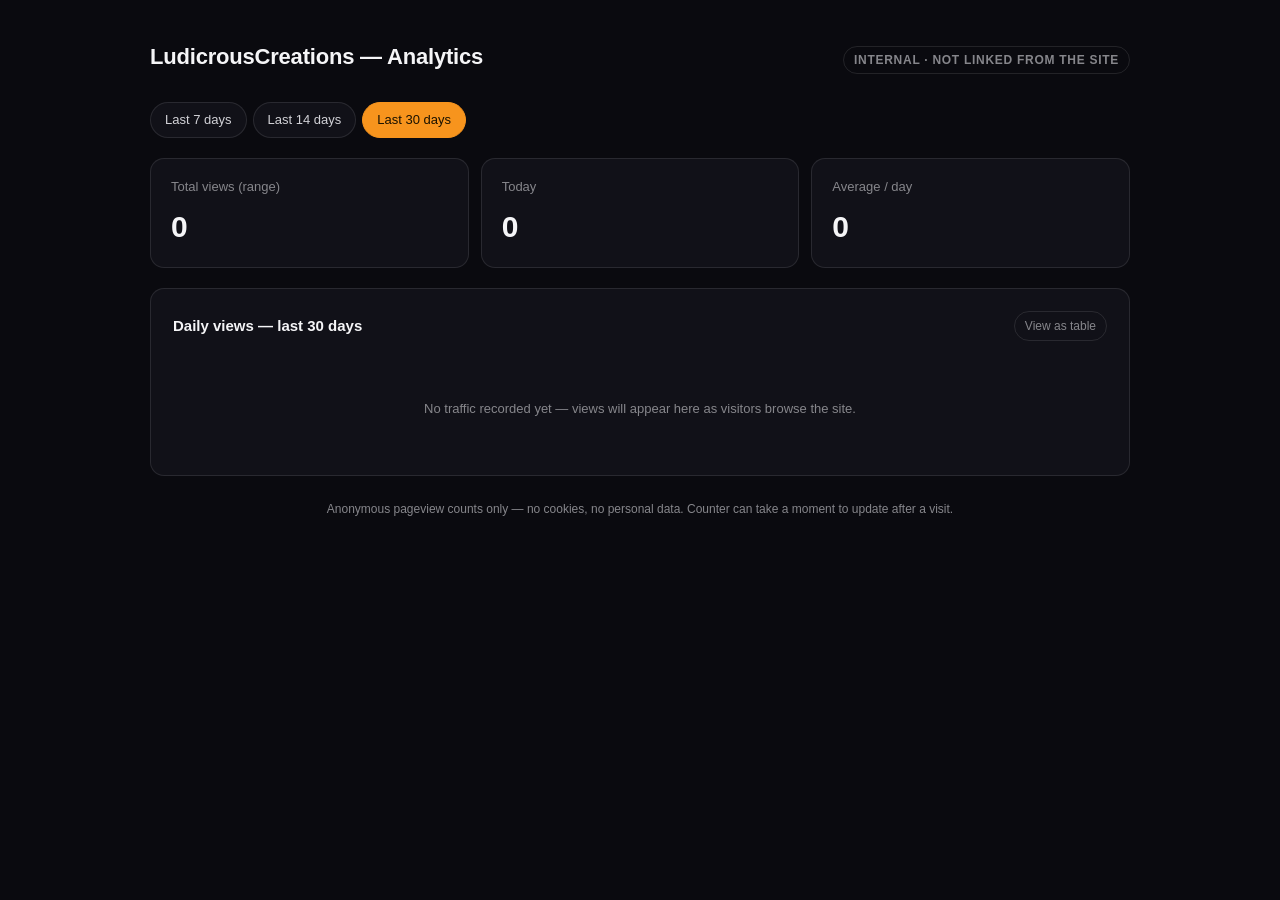
==== analytics/index.html @ 77f7849a "Add self-built daily pageview analytics dashboard - js/analytics.js: fire-and-forget beacon on every" ====
<!DOCTYPE html>
<html lang="en">
<head>
<meta charset="UTF-8">
<meta name="viewport" content="width=device-width, initial-scale=1.0">
<meta name="robots" content="noindex, nofollow">
<title>Analytics — LudicrousCreations</title>
<style>
  .viz-root {
    color-scheme: dark;
    --surface-1:      #111118;   /* dark-card, matches site chrome */
    --page-plane:     #0a0a0f;   /* dark */
    --text-primary:   #f5f5f7;   /* off-white */
    --text-secondary: #d2d2d7;   /* gray-light */
    --text-muted:     #86868b;   /* gray */
    --border:         rgba(255,255,255,0.1);
    --grid:           rgba(255,255,255,0.08);
    --accent:         #f7941d;   /* site accent orange */
    --accent-glow:    rgba(247,148,29,0.35);
    --accent-wash:    rgba(247,148,29,0.14);
  }

  * { box-sizing: border-box; margin: 0; padding: 0; }

  html { font-size: 16px; }

  body.viz-root {
    background: var(--page-plane);
    color: var(--text-primary);
    font-family: -apple-system, BlinkMacSystemFont, "SF Pro Display", "SF Pro Text",
                 "Helvetica Neue", Helvetica, Arial, sans-serif;
    line-height: 1.5;
    -webkit-font-smoothing: antialiased;
    min-height: 100vh;
    padding: 40px 24px 80px;
  }

  .wrap { max-width: 980px; margin: 0 auto; }

  header.page-head {
    display: flex;
    align-items: baseline;
    justify-content: space-between;
    flex-wrap: wrap;
    gap: 8px;
    margin-bottom: 28px;
  }
  header.page-head h1 {
    font-size: 22px;
    font-weight: 600;
    letter-spacing: -0.2px;
  }
  header.page-head .badge {
    font-size: 12px;
    font-weight: 600;
    color: var(--text-muted);
    text-transform: uppercase;
    letter-spacing: 0.06em;
    border: 1px solid var(--border);
    border-radius: 100px;
    padding: 4px 10px;
  }

  /* ── Filter row ─────────────────────────────────────────────── */
  .filters {
    display: flex;
    align-items: center;
    gap: 6px;
    margin-bottom: 20px;
  }
  .filters .pill {
    font: inherit;
    font-size: 13px;
    font-weight: 500;
    color: var(--text-secondary);
    background: var(--surface-1);
    border: 1px solid var(--border);
    border-radius: 100px;
    padding: 7px 14px;
    cursor: pointer;
    transition: background 0.15s, color 0.15s, border-color 0.15s;
  }
  .filters .pill:hover { background: rgba(255,255,255,0.06); color: var(--text-primary); }
  .filters .pill[aria-pressed="true"] {
    background: var(--accent);
    border-color: var(--accent);
    color: #1a1200;
  }

  /* ── KPI row ────────────────────────────────────────────────── */
  .kpi-row {
    display: grid;
    grid-template-columns: repeat(3, 1fr);
    gap: 12px;
    margin-bottom: 20px;
  }
  .stat-tile {
    background: var(--surface-1);
    border: 1px solid var(--border);
    border-radius: 14px;
    padding: 18px 20px;
  }
  .stat-tile .label {
    font-size: 13px;
    color: var(--text-muted);
    margin-bottom: 8px;
  }
  .stat-tile .value {
    font-size: 30px;
    font-weight: 600;
    font-variant-numeric: proportional-nums;
    letter-spacing: -0.5px;
  }

  /* ── Chart card ─────────────────────────────────────────────── */
  .card {
    background: var(--surface-1);
    border: 1px solid var(--border);
    border-radius: 14px;
    padding: 22px 22px 16px;
    margin-bottom: 16px;
  }
  .card .card-head {
    display: flex;
    align-items: center;
    justify-content: space-between;
    margin-bottom: 18px;
  }
  .card .card-head h2 {
    font-size: 15px;
    font-weight: 600;
  }
  .card .card-head .table-toggle {
    font: inherit;
    font-size: 12px;
    color: var(--text-muted);
    background: none;
    border: 1px solid var(--border);
    border-radius: 100px;
    padding: 5px 10px;
    cursor: pointer;
  }
  .card .card-head .table-toggle:hover { color: var(--text-primary); border-color: rgba(255,255,255,0.25); }

  .plot { position: relative; }
  .plot-area {
    position: relative;
    height: 220px;
    display: flex;
    align-items: flex-end;
    gap: 2px;
    border-bottom: 1px solid var(--grid);
  }
  .plot-area .gridline {
    position: absolute;
    left: 0; right: 0;
    border-top: 1px solid var(--grid);
    pointer-events: none;
  }
  .plot-area .ytick {
    position: absolute;
    left: 0;
    font-size: 10px;
    color: var(--text-muted);
    transform: translateY(-100%);
    padding-bottom: 2px;
  }
  .bar-col {
    flex: 1 1 0;
    max-width: 24px;
    height: 100%;
    display: flex;
    align-items: flex-end;
    justify-content: center;
    position: relative;
  }
  .bar-col button {
    font: inherit;
    width: 100%;
    height: 100%;
    background: none;
    border: none;
    padding: 0;
    display: flex;
    align-items: flex-end;
    cursor: pointer;
  }
  .bar {
    width: 100%;
    min-height: 3px;
    background: var(--accent);
    border-radius: 4px 4px 0 0;
    transition: opacity 0.1s;
  }
  .bar-col button:hover .bar,
  .bar-col button:focus-visible .bar { opacity: 0.75; }
  .bar-col button:focus-visible { outline: 2px solid var(--accent); outline-offset: 2px; }

  .x-axis {
    display: flex;
    gap: 2px;
    margin-top: 6px;
  }
  .x-axis span {
    flex: 1 1 0;
    max-width: 24px;
    font-size: 9px;
    color: var(--text-muted);
    text-align: center;
    white-space: nowrap;
  }

  .tooltip {
    position: absolute;
    z-index: 10;
    background: #1c1c24;
    border: 1px solid var(--border);
    border-radius: 8px;
    padding: 8px 10px;
    font-size: 12px;
    pointer-events: none;
    white-space: nowrap;
    transform: translate(-50%, -100%);
    margin-top: -8px;
    box-shadow: 0 8px 24px rgba(0,0,0,0.4);
    display: none;
  }
  .tooltip.visible { display: block; }
  .tooltip .tt-value { font-weight: 700; color: var(--text-primary); }
  .tooltip .tt-date { color: var(--text-muted); margin-top: 2px; }

  .data-table { width: 100%; border-collapse: collapse; font-size: 13px; margin-top: 12px; display: none; }
  .data-table.visible { display: table; }
  .data-table th, .data-table td {
    text-align: left;
    padding: 7px 4px;
    border-bottom: 1px solid var(--border);
  }
  .data-table th { color: var(--text-muted); font-weight: 500; }
  .data-table td.num { font-variant-numeric: tabular-nums; text-align: right; }

  .state-msg {
    text-align: center;
    color: var(--text-muted);
    font-size: 13px;
    padding: 40px 0;
  }

  footer.note {
    text-align: center;
    color: var(--text-muted);
    font-size: 12px;
    margin-top: 24px;
  }

  @media (max-width: 640px) {
    .kpi-row { grid-template-columns: 1fr; }
    .x-axis span:nth-child(n) { writing-mode: vertical-rl; text-orientation: mixed; }
  }
</style>
</head>
<body class="viz-root">
  <div class="wrap">
    <header class="page-head">
      <h1>LudicrousCreations — Analytics</h1>
      <span class="badge">Internal · not linked from the site</span>
    </header>

    <div class="filters" role="group" aria-label="Date range">
      <button class="pill" data-days="7" aria-pressed="false">Last 7 days</button>
      <button class="pill" data-days="14" aria-pressed="false">Last 14 days</button>
      <button class="pill" data-days="30" aria-pressed="true">Last 30 days</button>
    </div>

    <div class="kpi-row">
      <div class="stat-tile">
        <div class="label">Total views (range)</div>
        <div class="value" id="kpiTotal">—</div>
      </div>
      <div class="stat-tile">
        <div class="label">Today</div>
        <div class="value" id="kpiToday">—</div>
      </div>
      <div class="stat-tile">
        <div class="label">Average / day</div>
        <div class="value" id="kpiAvg">—</div>
      </div>
    </div>

    <div class="card">
      <div class="card-head">
        <h2 id="chartTitle">Daily views — last 30 days</h2>
        <button class="table-toggle" id="tableToggle" aria-pressed="false">View as table</button>
      </div>
      <div class="plot" id="plot">
        <div class="state-msg" id="stateMsg">Loading…</div>
      </div>
    </div>

    <footer class="note">
      Anonymous pageview counts only — no cookies, no personal data. Counter can take
      a moment to update after a visit.
    </footer>
  </div>

<script>
(function () {
  var NAMESPACE = 'ludicrous-creations-2f5ai9rw';
  var API = 'https://abacus.jasoncameron.dev/get/' + NAMESPACE + '/';

  var plot = document.getElementById('plot');
  var stateMsg = document.getElementById('stateMsg');
  var chartTitle = document.getElementById('chartTitle');
  var tableToggle = document.getElementById('tableToggle');
  var pills = Array.prototype.slice.call(document.querySelectorAll('.filters .pill'));

  var currentRows = [];   // [{date, count}]
  var showingTable = false;

  function isoDate(d) { return d.toISOString().slice(0, 10); }

  function fmtLabel(dateStr) {
    var d = new Date(dateStr + 'T00:00:00Z');
    return d.toLocaleDateString('en-US', { month: 'short', day: 'numeric', timeZone: 'UTC' });
  }

  function fmtCompact(n) {
    if (n >= 1000000) return (n / 1000000).toFixed(1).replace(/\.0$/, '') + 'M';
    if (n >= 1000) return (n / 1000).toFixed(1).replace(/\.0$/, '') + 'K';
    return String(n);
  }

  function fetchDay(dateStr) {
    return fetch(API + 'views-' + dateStr)
      .then(function (r) { return r.ok ? r.json() : { value: 0 }; })
      .then(function (j) { return { date: dateStr, count: j.value || 0 }; })
      .catch(function () { return { date: dateStr, count: 0 }; });
  }

  function loadRange(days) {
    showingTable = false;
    tableToggle.setAttribute('aria-pressed', 'false');
    tableToggle.textContent = 'View as table';
    chartTitle.textContent = 'Daily views — last ' + days + ' days';
    plot.innerHTML = '';
    var msg = document.createElement('div');
    msg.className = 'state-msg';
    msg.textContent = 'Loading…';
    plot.appendChild(msg);

    var today = new Date();
    var dates = [];
    for (var i = days - 1; i >= 0; i--) {
      var d = new Date(Date.UTC(today.getUTCFullYear(), today.getUTCMonth(), today.getUTCDate() - i));
      dates.push(isoDate(d));
    }

    Promise.all(dates.map(fetchDay)).then(function (rows) {
      currentRows = rows;
      render(rows);
    });
  }

  function render(rows) {
    var total = rows.reduce(function (s, r) { return s + r.count; }, 0);
    var todayStr = isoDate(new Date());
    var todayRow = rows.filter(function (r) { return r.date === todayStr; })[0];
    document.getElementById('kpiTotal').textContent = fmtCompact(total);
    document.getElementById('kpiToday').textContent = fmtCompact(todayRow ? todayRow.count : 0);
    document.getElementById('kpiAvg').textContent = fmtCompact(Math.round(total / rows.length));

    plot.innerHTML = '';

    if (total === 0) {
      var empty = document.createElement('div');
      empty.className = 'state-msg';
      empty.textContent = 'No traffic recorded yet — views will appear here as visitors browse the site.';
      plot.appendChild(empty);
      return;
    }

    var max = Math.max.apply(null, rows.map(function (r) { return r.count; }));
    var niceMax = niceCeiling(max);

    var area = document.createElement('div');
    area.className = 'plot-area';

    // gridlines at 0 / 1/2 / max, with y-axis tick labels
    [0, 0.5, 1].forEach(function (frac) {
      var line = document.createElement('div');
      line.className = 'gridline';
      line.style.bottom = (frac * 100) + '%';
      area.appendChild(line);
      var tick = document.createElement('div');
      tick.className = 'ytick';
      tick.style.bottom = (frac * 100) + '%';
      tick.textContent = fmtCompact(Math.round(niceMax * frac));
      area.appendChild(tick);
    });

    var tooltip = document.createElement('div');
    tooltip.className = 'tooltip';
    tooltip.innerHTML = '<div class="tt-value"></div><div class="tt-date"></div>';
    area.appendChild(tooltip);

    rows.forEach(function (row) {
      var col = document.createElement('div');
      col.className = 'bar-col';
      var btn = document.createElement('button');
      var label = fmtLabel(row.date) + ': ' + row.count + ' view' + (row.count === 1 ? '' : 's');
      btn.setAttribute('aria-label', label);
      var bar = document.createElement('div');
      bar.className = 'bar';
      var pct = niceMax > 0 ? Math.max((row.count / niceMax) * 100, row.count > 0 ? 2 : 0) : 0;
      bar.style.height = pct + '%';
      btn.appendChild(bar);
      col.appendChild(btn);

      function showTip() {
        tooltip.querySelector('.tt-value').textContent = row.count + ' view' + (row.count === 1 ? '' : 's');
        tooltip.querySelector('.tt-date').textContent = fmtLabel(row.date);
        var colRect = col.getBoundingClientRect();
        var areaRect = area.getBoundingClientRect();
        tooltip.style.left = (colRect.left - areaRect.left + colRect.width / 2) + 'px';
        tooltip.style.top = (colRect.top - areaRect.top) + 'px';
        tooltip.classList.add('visible');
      }
      function hideTip() { tooltip.classList.remove('visible'); }

      btn.addEventListener('pointerenter', showTip);
      btn.addEventListener('pointermove', showTip);
      btn.addEventListener('pointerleave', hideTip);
      btn.addEventListener('focus', showTip);
      btn.addEventListener('blur', hideTip);

      area.appendChild(col);
    });

    plot.appendChild(area);

    var xAxis = document.createElement('div');
    xAxis.className = 'x-axis';
    var step = Math.ceil(rows.length / 10); // thin labels so they don't collide
    rows.forEach(function (row, i) {
      var span = document.createElement('span');
      span.textContent = (i % step === 0 || i === rows.length - 1) ? fmtLabel(row.date) : '';
      xAxis.appendChild(span);
    });
    plot.appendChild(xAxis);

    var table = buildTable(rows);
    plot.appendChild(table);
  }

  function buildTable(rows) {
    var table = document.createElement('table');
    table.className = 'data-table' + (showingTable ? ' visible' : '');
    table.id = 'dataTable';
    var thead = document.createElement('thead');
    thead.innerHTML = '<tr><th>Date</th><th class="num">Views</th></tr>';
    table.appendChild(thead);
    var tbody = document.createElement('tbody');
    rows.slice().reverse().forEach(function (row) {
      var tr = document.createElement('tr');
      var tdDate = document.createElement('td');
      tdDate.textContent = fmtLabel(row.date);
      var tdVal = document.createElement('td');
      tdVal.className = 'num';
      tdVal.textContent = String(row.count);
      tr.appendChild(tdDate);
      tr.appendChild(tdVal);
      tbody.appendChild(tr);
    });
    table.appendChild(tbody);
    return table;
  }

  function niceCeiling(max) {
    if (max <= 0) return 1;
    var pow = Math.pow(10, Math.floor(Math.log(max) / Math.LN10));
    var n = max / pow;
    var niceN = n <= 1 ? 1 : n <= 2 ? 2 : n <= 5 ? 5 : 10;
    return niceN * pow;
  }

  tableToggle.addEventListener('click', function () {
    showingTable = !showingTable;
    tableToggle.setAttribute('aria-pressed', String(showingTable));
    tableToggle.textContent = showingTable ? 'View as chart' : 'View as table';
    var t = document.getElementById('dataTable');
    var area = plot.querySelector('.plot-area');
    var xAxis = plot.querySelector('.x-axis');
    if (t) t.classList.toggle('visible', showingTable);
    if (area) area.style.display = showingTable ? 'none' : 'flex';
    if (xAxis) xAxis.style.display = showingTable ? 'none' : 'flex';
  });

  pills.forEach(function (pill) {
    pill.addEventListener('click', function () {
      pills.forEach(function (p) { p.setAttribute('aria-pressed', 'false'); });
      pill.setAttribute('aria-pressed', 'true');
      loadRange(parseInt(pill.dataset.days, 10));
    });
  });

  loadRange(30);
})();
</script>
</body>
</html>
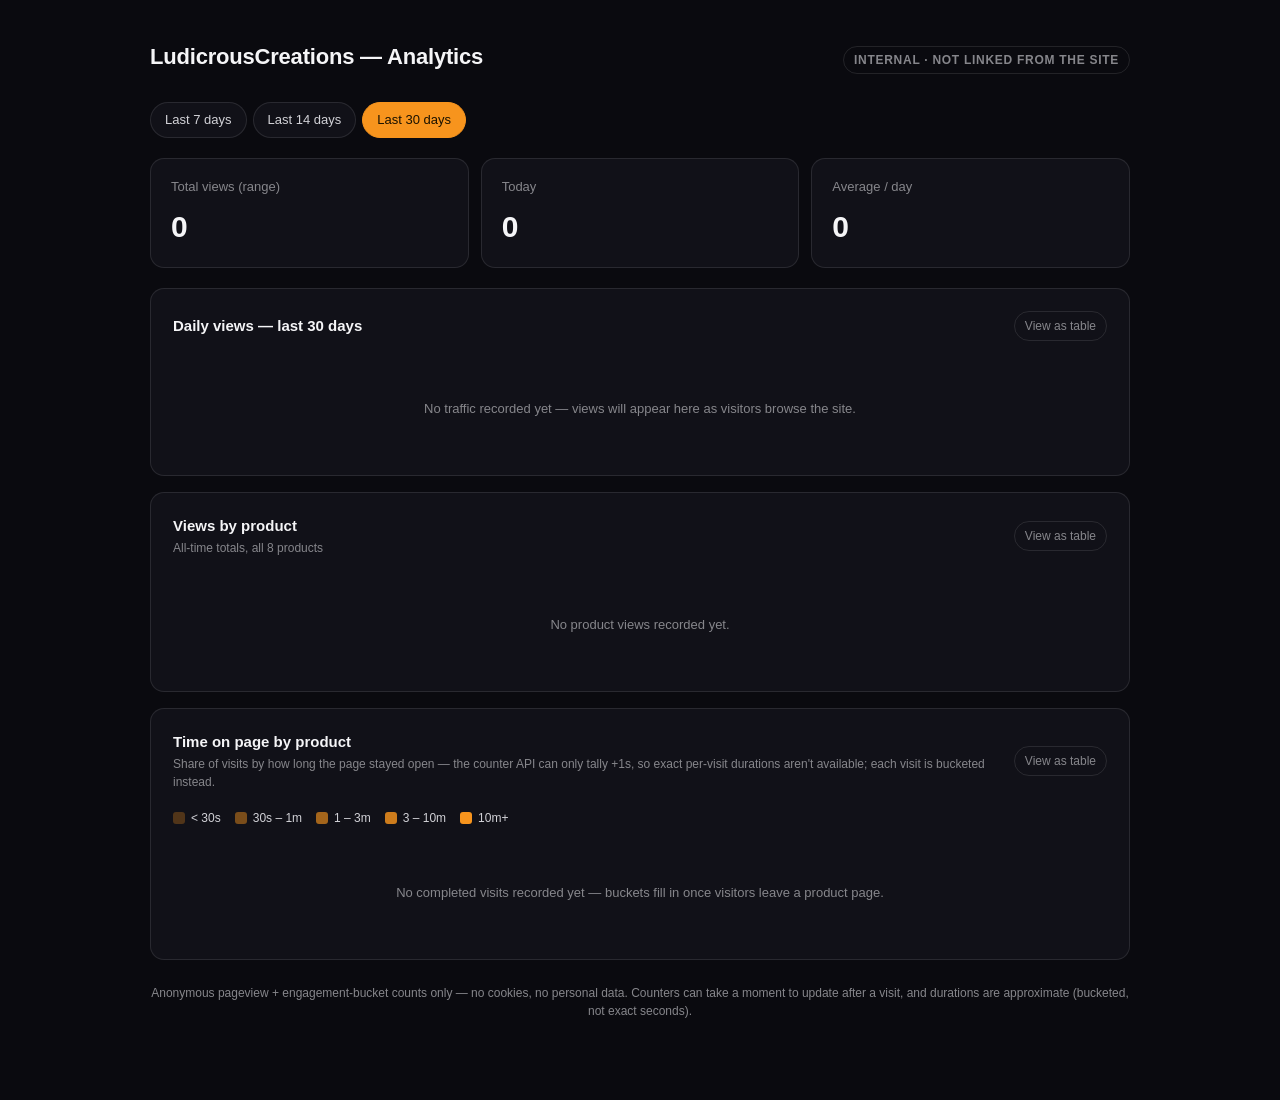
==== commit b4494c65: "Add per-product view counts and time-on-page buckets to analytics - js/product-analytics.js: on each" ====
--- a/analytics/index.html
+++ b/analytics/index.html
@@ -18,6 +18,12 @@
     --accent:         #f7941d;   /* site accent orange */
     --accent-glow:    rgba(247,148,29,0.35);
     --accent-wash:    rgba(247,148,29,0.14);
+    /* Ordinal ramp for duration buckets — one hue, light -> dark, short -> long */
+    --bucket-1: rgba(247,148,29,0.28);
+    --bucket-2: rgba(247,148,29,0.46);
+    --bucket-3: rgba(247,148,29,0.64);
+    --bucket-4: rgba(247,148,29,0.82);
+    --bucket-5: rgba(247,148,29,1.0);
   }
 
   * { box-sizing: border-box; margin: 0; padding: 0; }
@@ -125,10 +131,16 @@
     align-items: center;
     justify-content: space-between;
     margin-bottom: 18px;
+    gap: 12px;
   }
   .card .card-head h2 {
     font-size: 15px;
     font-weight: 600;
+  }
+  .card .card-head .sub {
+    font-size: 12px;
+    color: var(--text-muted);
+    margin-top: 2px;
   }
   .card .card-head .table-toggle {
     font: inherit;
@@ -139,6 +151,7 @@
     border-radius: 100px;
     padding: 5px 10px;
     cursor: pointer;
+    white-space: nowrap;
   }
   .card .card-head .table-toggle:hover { color: var(--text-primary); border-color: rgba(255,255,255,0.25); }
 
@@ -246,6 +259,79 @@
     padding: 40px 0;
   }
 
+  /* ── Horizontal bar ranking (views by product) ─────────────── */
+  .hbars { display: flex; flex-direction: column; gap: 10px; }
+  .hbars.hidden { display: none; }
+  .hbar-row { display: grid; grid-template-columns: 200px 1fr 52px; align-items: center; gap: 10px; }
+  .hbar-row .hbar-label {
+    font-size: 13px;
+    color: var(--text-secondary);
+    white-space: nowrap;
+    overflow: hidden;
+    text-overflow: ellipsis;
+  }
+  .hbar-row .hbar-track {
+    position: relative;
+    height: 20px;
+    background: rgba(255,255,255,0.05);
+    border-radius: 4px;
+    overflow: hidden;
+  }
+  .hbar-row .hbar-fill {
+    position: absolute;
+    left: 0; top: 0; bottom: 0;
+    background: var(--accent);
+    border-radius: 4px;
+    min-width: 3px;
+  }
+  .hbar-row .hbar-value {
+    font-size: 13px;
+    font-variant-numeric: tabular-nums;
+    color: var(--text-primary);
+    text-align: right;
+  }
+
+  /* ── Stacked engagement bars (time on page by product) ───────── */
+  .legend {
+    display: flex;
+    flex-wrap: wrap;
+    gap: 14px;
+    margin-bottom: 16px;
+  }
+  .legend .lkey { display: flex; align-items: center; gap: 6px; font-size: 12px; color: var(--text-secondary); }
+  .legend .lswatch { width: 12px; height: 12px; border-radius: 3px; flex-shrink: 0; }
+
+  .hstack { display: flex; flex-direction: column; gap: 14px; }
+  .hstack.hidden { display: none; }
+  .estack-row { position: relative; display: grid; grid-template-columns: 200px 1fr 64px; align-items: center; gap: 10px; }
+  .estack-row .estack-label {
+    font-size: 13px;
+    color: var(--text-secondary);
+    white-space: nowrap;
+    overflow: hidden;
+    text-overflow: ellipsis;
+  }
+  .estack-row .estack-avg {
+    font-size: 12px;
+    color: var(--text-muted);
+    text-align: right;
+    white-space: nowrap;
+  }
+  .estack-track {
+    position: relative;
+    display: flex;
+    height: 22px;
+    border-radius: 4px;
+    overflow: hidden;
+    background: rgba(255,255,255,0.05);
+  }
+  .estack-seg {
+    height: 100%;
+    position: relative;
+    cursor: pointer;
+  }
+  .estack-seg + .estack-seg { margin-left: 2px; } /* surface gap between touching segments */
+
   footer.note {
     text-align: center;
     color: var(--text-muted);
@@ -255,7 +341,7 @@
 
   @media (max-width: 640px) {
     .kpi-row { grid-template-columns: 1fr; }
-    .x-axis span:nth-child(n) { writing-mode: vertical-rl; text-orientation: mixed; }
+    .hbar-row, .estack-row { grid-template-columns: 110px 1fr 44px; }
   }
 </style>
 </head>
@@ -297,56 +383,143 @@
       </div>
     </div>
 
+    <div class="card">
+      <div class="card-head">
+        <div>
+          <h2>Views by product</h2>
+          <div class="sub">All-time totals, all 8 products</div>
+        </div>
+        <button class="table-toggle" id="productTableToggle" aria-pressed="false">View as table</button>
+      </div>
+      <div class="hbars" id="productViewsChart">
+        <div class="state-msg" id="productStateMsg">Loading…</div>
+      </div>
+      <table class="data-table" id="productDataTable"></table>
+    </div>
+
+    <div class="card">
+      <div class="card-head">
+        <div>
+          <h2>Time on page by product</h2>
+          <div class="sub">Share of visits by how long the page stayed open — the counter API can only tally +1s, so exact per-visit durations aren't available; each visit is bucketed instead.</div>
+        </div>
+        <button class="table-toggle" id="engagementTableToggle" aria-pressed="false">View as table</button>
+      </div>
+      <div class="legend" id="engagementLegend"></div>
+      <div class="hstack" id="engagementChart">
+        <div class="state-msg" id="engagementStateMsg">Loading…</div>
+      </div>
+      <table class="data-table" id="engagementDataTable"></table>
+    </div>
+
     <footer class="note">
-      Anonymous pageview counts only — no cookies, no personal data. Counter can take
-      a moment to update after a visit.
+      Anonymous pageview + engagement-bucket counts only — no cookies, no personal
+      data. Counters can take a moment to update after a visit, and durations are
+      approximate (bucketed, not exact seconds).
     </footer>
   </div>
 
 <script>
 (function () {
-  var NAMESPACE = 'ludicrous-creations-2f5ai9rw';
+  var NAMESPACE = 'ludicrous-creations-5ncv7efs';
   var API = 'https://abacus.jasoncameron.dev/get/' + NAMESPACE + '/';
 
-  var plot = document.getElementById('plot');
-  var stateMsg = document.getElementById('stateMsg');
-  var chartTitle = document.getElementById('chartTitle');
-  var tableToggle = document.getElementById('tableToggle');
-  var pills = Array.prototype.slice.call(document.querySelectorAll('.filters .pill'));
-
-  var currentRows = [];   // [{date, count}]
-  var showingTable = false;
+  var PRODUCTS = [
+    { slug: 'arcade-watch',     name: 'Mini Arcade Cabinet Watch Stand' },
+    { slug: 'beer',             name: 'Beer Holster' },
+    { slug: 'cable-organizer',  name: 'Cable Organizer' },
+    { slug: 'easel',            name: 'Adjustable Easel Phone Stand' },
+    { slug: 'rubber-duck',      name: 'Rubber Duck Keycap' },
+    { slug: 'sanitizer',        name: 'Hand Sanitizer Car Vent Holder' },
+    { slug: 'tv-charger',       name: 'Mini TV Watch Charge Station' },
+    { slug: 'webcam',           name: 'Webcam Projector' }
+  ];
+
+  var BUCKETS = [
+    { key: 'u30',     label: '< 30s',    mid: 15,  css: 'var(--bucket-1)' },
+    { key: 's30-60',  label: '30s – 1m', mid: 45,  css: 'var(--bucket-2)' },
+    { key: 'm1-3',    label: '1 – 3m',   mid: 120, css: 'var(--bucket-3)' },
+    { key: 'm3-10',   label: '3 – 10m',  mid: 390, css: 'var(--bucket-4)' },
+    { key: 'm10p',    label: '10m+',     mid: 900, css: 'var(--bucket-5)' }
+  ];
+
+  /* ── Rate-limit-safe fetch queue ──────────────────────────────
+     The counter API allows ~30 requests / 10s per IP. A dashboard
+     load can need 70-100+ reads (daily range + 8 products + 40
+     duration buckets), so ALL reads share one global queue with a
+     conservative concurrency cap — three independent per-chart queues
+     would combine to blow through the limit even if each looked safe
+     alone. 429s are retried (honoring Retry-After) rather than
+     silently counted as zero, since a wrong count defeats the point
+     of a dashboard. */
+  var GLOBAL_CONCURRENCY = 4;
+  var requestQueue = [];
+  var activeRequests = 0;
+
+  function fetchValue(url) {
+    return new Promise(function (resolve) {
+      requestQueue.push({ url: url, resolve: resolve });
+      pumpQueue();
+    });
+  }
+  function pumpQueue() {
+    while (activeRequests < GLOBAL_CONCURRENCY && requestQueue.length > 0) {
+      var item = requestQueue.shift();
+      activeRequests++;
+      fetchWithRetry(item.url, 0).then(function (item) {
+        return function (v) {
+          activeRequests--;
+          item.resolve(v);
+          pumpQueue();
+        };
+      }(item));
+    }
+  }
+  function fetchWithRetry(url, attempt) {
+    return fetch(url).then(function (r) {
+      if (r.status === 429 && attempt < 8) {
+        var retryAfter = parseFloat(r.headers.get('Retry-After')) || 2;
+        return new Promise(function (res) { setTimeout(res, (retryAfter + 0.3) * 1000); })
+          .then(function () { return fetchWithRetry(url, attempt + 1); });
+      }
+      if (!r.ok) return 0;
+      return r.json().then(function (j) { return j.value || 0; });
+    }).catch(function () { return 0; });
+  }
+  function fetchQueue(urls) {
+    return Promise.all(urls.map(fetchValue));
+  }
 
   function isoDate(d) { return d.toISOString().slice(0, 10); }
-
   function fmtLabel(dateStr) {
     var d = new Date(dateStr + 'T00:00:00Z');
     return d.toLocaleDateString('en-US', { month: 'short', day: 'numeric', timeZone: 'UTC' });
   }
-
   function fmtCompact(n) {
     if (n >= 1000000) return (n / 1000000).toFixed(1).replace(/\.0$/, '') + 'M';
     if (n >= 1000) return (n / 1000).toFixed(1).replace(/\.0$/, '') + 'K';
     return String(n);
   }
-
-  function fetchDay(dateStr) {
-    return fetch(API + 'views-' + dateStr)
-      .then(function (r) { return r.ok ? r.json() : { value: 0 }; })
-      .then(function (j) { return { date: dateStr, count: j.value || 0 }; })
-      .catch(function () { return { date: dateStr, count: 0 }; });
-  }
+  function fmtDuration(totalSecs) {
+    if (totalSecs < 60) return Math.round(totalSecs) + 's';
+    var mins = totalSecs / 60;
+    if (mins < 60) return (mins >= 10 ? Math.round(mins) : Math.round(mins * 10) / 10) + 'm';
+    return Math.round(mins / 60 * 10) / 10 + 'h';
+  }
+
+  /* ══════════════════════════════════════ Daily views (site-wide) */
+  var plot = document.getElementById('plot');
+  var chartTitle = document.getElementById('chartTitle');
+  var tableToggle = document.getElementById('tableToggle');
+  var pills = Array.prototype.slice.call(document.querySelectorAll('.filters .pill'));
+  var showingTable = false;
 
   function loadRange(days) {
     showingTable = false;
     tableToggle.setAttribute('aria-pressed', 'false');
     tableToggle.textContent = 'View as table';
     chartTitle.textContent = 'Daily views — last ' + days + ' days';
-    plot.innerHTML = '';
-    var msg = document.createElement('div');
-    msg.className = 'state-msg';
-    msg.textContent = 'Loading…';
-    plot.appendChild(msg);
+    plot.innerHTML = '<div class="state-msg">Loading…</div>';
 
     var today = new Date();
     var dates = [];
@@ -354,14 +527,14 @@
       var d = new Date(Date.UTC(today.getUTCFullYear(), today.getUTCMonth(), today.getUTCDate() - i));
       dates.push(isoDate(d));
     }
-
-    Promise.all(dates.map(fetchDay)).then(function (rows) {
-      currentRows = rows;
-      render(rows);
-    });
-  }
-
-  function render(rows) {
+    var urls = dates.map(function (d) { return API + 'views-' + d; });
+    fetchQueue(urls).then(function (values) {
+      var rows = dates.map(function (d, i) { return { date: d, count: values[i] }; });
+      renderDaily(rows);
+    });
+  }
+
+  function renderDaily(rows) {
     var total = rows.reduce(function (s, r) { return s + r.count; }, 0);
     var todayStr = isoDate(new Date());
     var todayRow = rows.filter(function (r) { return r.date === todayStr; })[0];
@@ -370,12 +543,8 @@
     document.getElementById('kpiAvg').textContent = fmtCompact(Math.round(total / rows.length));
 
     plot.innerHTML = '';
-
     if (total === 0) {
-      var empty = document.createElement('div');
-      empty.className = 'state-msg';
-      empty.textContent = 'No traffic recorded yet — views will appear here as visitors browse the site.';
-      plot.appendChild(empty);
+      plot.innerHTML = '<div class="state-msg">No traffic recorded yet — views will appear here as visitors browse the site.</div>';
       return;
     }
 
@@ -384,8 +553,6 @@
 
     var area = document.createElement('div');
     area.className = 'plot-area';
-
-    // gridlines at 0 / 1/2 / max, with y-axis tick labels
     [0, 0.5, 1].forEach(function (frac) {
       var line = document.createElement('div');
       line.className = 'gridline';
@@ -407,8 +574,7 @@
       var col = document.createElement('div');
       col.className = 'bar-col';
       var btn = document.createElement('button');
-      var label = fmtLabel(row.date) + ': ' + row.count + ' view' + (row.count === 1 ? '' : 's');
-      btn.setAttribute('aria-label', label);
+      btn.setAttribute('aria-label', fmtLabel(row.date) + ': ' + row.count + ' view' + (row.count === 1 ? '' : 's'));
       var bar = document.createElement('div');
       bar.className = 'bar';
       var pct = niceMax > 0 ? Math.max((row.count / niceMax) * 100, row.count > 0 ? 2 : 0) : 0;
@@ -426,21 +592,18 @@
         tooltip.classList.add('visible');
       }
       function hideTip() { tooltip.classList.remove('visible'); }
-
       btn.addEventListener('pointerenter', showTip);
       btn.addEventListener('pointermove', showTip);
       btn.addEventListener('pointerleave', hideTip);
       btn.addEventListener('focus', showTip);
       btn.addEventListener('blur', hideTip);
-
       area.appendChild(col);
     });
-
     plot.appendChild(area);
 
     var xAxis = document.createElement('div');
     xAxis.className = 'x-axis';
-    var step = Math.ceil(rows.length / 10); // thin labels so they don't collide
+    var step = Math.ceil(rows.length / 10);
     rows.forEach(function (row, i) {
       var span = document.createElement('span');
       span.textContent = (i % step === 0 || i === rows.length - 1) ? fmtLabel(row.date) : '';
@@ -448,31 +611,20 @@
     });
     plot.appendChild(xAxis);
 
-    var table = buildTable(rows);
-    plot.appendChild(table);
-  }
-
-  function buildTable(rows) {
     var table = document.createElement('table');
     table.className = 'data-table' + (showingTable ? ' visible' : '');
     table.id = 'dataTable';
-    var thead = document.createElement('thead');
-    thead.innerHTML = '<tr><th>Date</th><th class="num">Views</th></tr>';
-    table.appendChild(thead);
+    table.innerHTML = '<thead><tr><th>Date</th><th class="num">Views</th></tr></thead>';
     var tbody = document.createElement('tbody');
     rows.slice().reverse().forEach(function (row) {
       var tr = document.createElement('tr');
-      var tdDate = document.createElement('td');
-      tdDate.textContent = fmtLabel(row.date);
-      var tdVal = document.createElement('td');
-      tdVal.className = 'num';
-      tdVal.textContent = String(row.count);
-      tr.appendChild(tdDate);
-      tr.appendChild(tdVal);
+      var td1 = document.createElement('td'); td1.textContent = fmtLabel(row.date);
+      var td2 = document.createElement('td'); td2.className = 'num'; td2.textContent = String(row.count);
+      tr.appendChild(td1); tr.appendChild(td2);
       tbody.appendChild(tr);
     });
     table.appendChild(tbody);
-    return table;
+    plot.appendChild(table);
   }
 
   function niceCeiling(max) {
@@ -503,7 +655,220 @@
     });
   });
 
+  /* ══════════════════════════════════════ Views by product */
+  var productChart = document.getElementById('productViewsChart');
+  var productTable = document.getElementById('productDataTable');
+  var productTableToggle = document.getElementById('productTableToggle');
+  var showingProductTable = false;
+
+  function loadProductViews() {
+    var urls = PRODUCTS.map(function (p) { return API + 'product-views-' + p.slug; });
+    fetchQueue(urls).then(function (values) {
+      var rows = PRODUCTS.map(function (p, i) { return { slug: p.slug, name: p.name, count: values[i] }; });
+      renderProductViews(rows);
+    });
+  }
+
+  function renderProductViews(rows) {
+    var total = rows.reduce(function (s, r) { return s + r.count; }, 0);
+    productChart.innerHTML = '';
+    if (total === 0) {
+      productChart.innerHTML = '<div class="state-msg">No product views recorded yet.</div>';
+      productTable.innerHTML = '';
+      return;
+    }
+    var sorted = rows.slice().sort(function (a, b) { return b.count - a.count; });
+    var max = Math.max.apply(null, sorted.map(function (r) { return r.count; }));
+
+    sorted.forEach(function (row) {
+      var wrap = document.createElement('div');
+      wrap.className = 'hbar-row';
+      var label = document.createElement('div');
+      label.className = 'hbar-label';
+      label.textContent = row.name;
+      var track = document.createElement('div');
+      track.className = 'hbar-track';
+      var fill = document.createElement('div');
+      fill.className = 'hbar-fill';
+      var pct = max > 0 ? Math.max((row.count / max) * 100, row.count > 0 ? 1.5 : 0) : 0;
+      fill.style.width = pct + '%';
+      track.appendChild(fill);
+      var value = document.createElement('div');
+      value.className = 'hbar-value';
+      value.textContent = fmtCompact(row.count);
+      wrap.appendChild(label);
+      wrap.appendChild(track);
+      wrap.appendChild(value);
+      productChart.appendChild(wrap);
+    });
+
+    productTable.innerHTML = '<thead><tr><th>Product</th><th class="num">Views</th></tr></thead>';
+    var tbody = document.createElement('tbody');
+    sorted.forEach(function (row) {
+      var tr = document.createElement('tr');
+      var td1 = document.createElement('td'); td1.textContent = row.name;
+      var td2 = document.createElement('td'); td2.className = 'num'; td2.textContent = String(row.count);
+      tr.appendChild(td1); tr.appendChild(td2);
+      tbody.appendChild(tr);
+    });
+    productTable.appendChild(tbody);
+    productTable.classList.toggle('visible', showingProductTable);
+  }
+
+  productTableToggle.addEventListener('click', function () {
+    showingProductTable = !showingProductTable;
+    productTableToggle.setAttribute('aria-pressed', String(showingProductTable));
+    productTableToggle.textContent = showingProductTable ? 'View as chart' : 'View as table';
+    productChart.classList.toggle('hidden', showingProductTable);
+    productTable.classList.toggle('visible', showingProductTable);
+  });
+
+  /* ══════════════════════════════════════ Time on page by product */
+  var engagementChart = document.getElementById('engagementChart');
+  var engagementTable = document.getElementById('engagementDataTable');
+  var engagementTableToggle = document.getElementById('engagementTableToggle');
+  var engagementLegend = document.getElementById('engagementLegend');
+  var showingEngagementTable = false;
+
+  BUCKETS.forEach(function (b) {
+    var key = document.createElement('div');
+    key.className = 'lkey';
+    var sw = document.createElement('span');
+    sw.className = 'lswatch';
+    sw.style.background = b.css;
+    var txt = document.createElement('span');
+    txt.textContent = b.label;
+    key.appendChild(sw);
+    key.appendChild(txt);
+    engagementLegend.appendChild(key);
+  });
+
+  function loadEngagement() {
+    var urls = [];
+    PRODUCTS.forEach(function (p) {
+      BUCKETS.forEach(function (b) { urls.push(API + 'product-time-' + p.slug + '-' + b.key); });
+    });
+    fetchQueue(urls).then(function (values) {
+      var rows = PRODUCTS.map(function (p, pi) {
+        var counts = BUCKETS.map(function (b, bi) { return values[pi * BUCKETS.length + bi]; });
+        return { slug: p.slug, name: p.name, counts: counts };
+      });
+      renderEngagement(rows);
+    });
+  }
+
+  function renderEngagement(rows) {
+    var grandTotal = rows.reduce(function (s, r) { return s + r.counts.reduce(function (a, b) { return a + b; }, 0); }, 0);
+    engagementChart.innerHTML = '';
+    if (grandTotal === 0) {
+      engagementChart.innerHTML = '<div class="state-msg">No completed visits recorded yet — buckets fill in once visitors leave a product page.</div>';
+      engagementTable.innerHTML = '';
+      return;
+    }
+
+    var sorted = rows.slice().sort(function (a, b) {
+      var ta = a.counts.reduce(function (s, c) { return s + c; }, 0);
+      var tb = b.counts.reduce(function (s, c) { return s + c; }, 0);
+      return tb - ta;
+    });
+
+    sorted.forEach(function (row) {
+      var rowTotal = row.counts.reduce(function (s, c) { return s + c; }, 0);
+      var wrap = document.createElement('div');
+      wrap.className = 'estack-row';
+      var label = document.createElement('div');
+      label.className = 'estack-label';
+      label.textContent = row.name;
+      var track = document.createElement('div');
+      track.className = 'estack-track';
+      track.style.position = 'relative';
+
+      var tooltip = document.createElement('div');
+      tooltip.className = 'tooltip';
+      tooltip.innerHTML = '<div class="tt-value"></div><div class="tt-date"></div>';
+      wrap.appendChild(tooltip);
+
+      if (rowTotal === 0) {
+        track.style.background = 'rgba(255,255,255,0.05)';
+      } else {
+        BUCKETS.forEach(function (b, i) {
+          var c = row.counts[i];
+          if (c <= 0) return;
+          var seg = document.createElement('div');
+          seg.className = 'estack-seg';
+          seg.style.width = ((c / rowTotal) * 100) + '%';
+          seg.style.background = b.css;
+          seg.tabIndex = 0;
+          seg.setAttribute('aria-label', row.name + ', ' + b.label + ': ' + c + ' visit' + (c === 1 ? '' : 's'));
+          function showTip() {
+            tooltip.querySelector('.tt-value').textContent = c + ' visit' + (c === 1 ? '' : 's') + ' (' + Math.round((c / rowTotal) * 100) + '%)';
+            tooltip.querySelector('.tt-date').textContent = b.label;
+            var segRect = seg.getBoundingClientRect();
+            var wrapRect = wrap.getBoundingClientRect();
+            tooltip.style.left = (segRect.left - wrapRect.left + segRect.width / 2) + 'px';
+            tooltip.style.top = (segRect.top - wrapRect.top) + 'px';
+            tooltip.classList.add('visible');
+          }
+          function hideTip() { tooltip.classList.remove('visible'); }
+          seg.addEventListener('pointerenter', showTip);
+          seg.addEventListener('pointermove', showTip);
+          seg.addEventListener('pointerleave', hideTip);
+          seg.addEventListener('focus', showTip);
+          seg.addEventListener('blur', hideTip);
+          track.appendChild(seg);
+        });
+      }
+
+      var avg = document.createElement('div');
+      avg.className = 'estack-avg';
+      if (rowTotal > 0) {
+        var weighted = row.counts.reduce(function (s, c, i) { return s + c * BUCKETS[i].mid; }, 0) / rowTotal;
+        avg.textContent = '~' + fmtDuration(weighted);
+      } else {
+        avg.textContent = '—';
+      }
+
+      wrap.appendChild(label);
+      wrap.appendChild(track);
+      wrap.appendChild(avg);
+      engagementChart.appendChild(wrap);
+    });
+
+    engagementTable.innerHTML = '<thead><tr><th>Product</th>' +
+      BUCKETS.map(function (b) { return '<th class="num">' + b.label + '</th>'; }).join('') +
+      '<th class="num">~Avg</th></tr></thead>';
+    var tbody = document.createElement('tbody');
+    sorted.forEach(function (row) {
+      var rowTotal = row.counts.reduce(function (s, c) { return s + c; }, 0);
+      var tr = document.createElement('tr');
+      var td1 = document.createElement('td'); td1.textContent = row.name;
+      tr.appendChild(td1);
+      row.counts.forEach(function (c) {
+        var td = document.createElement('td'); td.className = 'num'; td.textContent = String(c);
+        tr.appendChild(td);
+      });
+      var tdAvg = document.createElement('td'); tdAvg.className = 'num';
+      tdAvg.textContent = rowTotal > 0
+        ? '~' + fmtDuration(row.counts.reduce(function (s, c, i) { return s + c * BUCKETS[i].mid; }, 0) / rowTotal)
+        : '—';
+      tr.appendChild(tdAvg);
+      tbody.appendChild(tr);
+    });
+    engagementTable.appendChild(tbody);
+    engagementTable.classList.toggle('visible', showingEngagementTable);
+  }
+
+  engagementTableToggle.addEventListener('click', function () {
+    showingEngagementTable = !showingEngagementTable;
+    engagementTableToggle.setAttribute('aria-pressed', String(showingEngagementTable));
+    engagementTableToggle.textContent = showingEngagementTable ? 'View as chart' : 'View as table';
+    engagementChart.classList.toggle('hidden', showingEngagementTable);
+    engagementTable.classList.toggle('visible', showingEngagementTable);
+  });
+
   loadRange(30);
+  loadProductViews();
+  loadEngagement();
 })();
 </script>
 </body>
